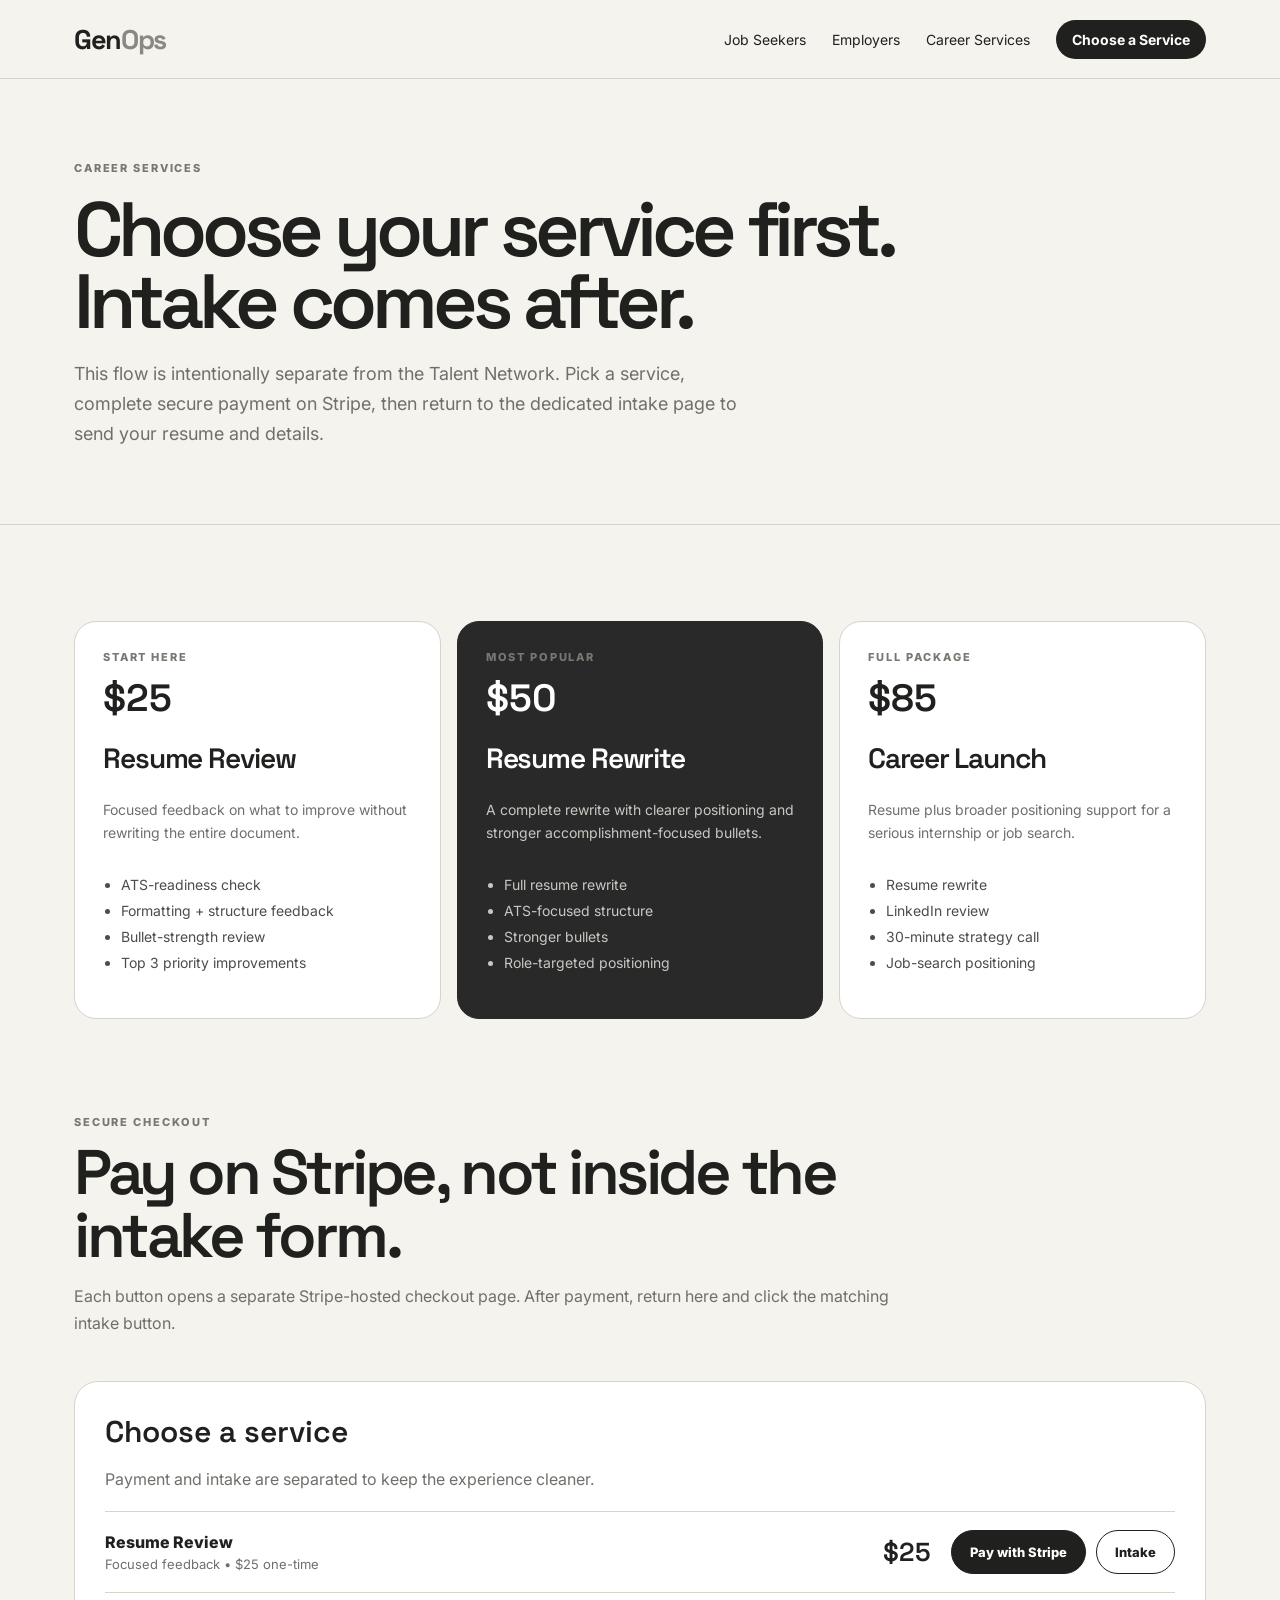
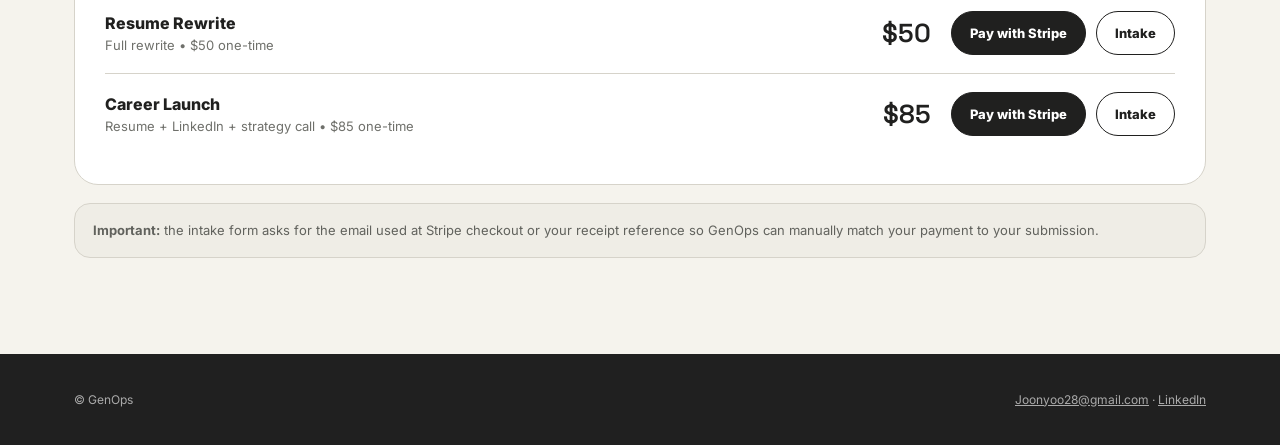
==== career-services.html @ 049bdbe4 "Add separate career services and Stripe checkout page" ====
<!doctype html><html lang="en"><head><meta charset="utf-8"><meta name="viewport" content="width=device-width,initial-scale=1"><title>GenOps Career Services</title><link rel="preconnect" href="https://fonts.googleapis.com"><link rel="preconnect" href="https://fonts.gstatic.com" crossorigin><link href="https://fonts.googleapis.com/css2?family=Inter:wght@400;500;600;700;800&family=Space+Grotesk:wght@500;600;700&display=swap" rel="stylesheet"><link rel="stylesheet" href="styles.css"></head><body><header class="site-header"><div class="shell header-inner"><a class="brand" href="index.html">Gen<span>Ops</span></a><button class="menu">Menu</button><nav class="nav"><a href="talent.html">Job Seekers</a><a href="employers.html">Employers</a><a href="career-services.html">Career Services</a><a class="nav-cta" href="#checkout">Choose a Service</a></nav></div></header><main><section class="page-hero"><div class="shell"><div class="eyebrow">Career services</div><h1>Choose your service first. Intake comes after.</h1><p>This flow is intentionally separate from the Talent Network. Pick a service, complete secure payment on Stripe, then return to the dedicated intake page to send your resume and details.</p></div></section><section class="section"><div class="shell"><div class="service-grid"><article class="service-card"><div class="eyebrow">Start here</div><div class="price">$25</div><h3>Resume Review</h3><p>Focused feedback on what to improve without rewriting the entire document.</p><ul><li>ATS-readiness check</li><li>Formatting + structure feedback</li><li>Bullet-strength review</li><li>Top 3 priority improvements</li></ul></article><article class="service-card featured"><div class="eyebrow">Most popular</div><div class="price">$50</div><h3>Resume Rewrite</h3><p>A complete rewrite with clearer positioning and stronger accomplishment-focused bullets.</p><ul><li>Full resume rewrite</li><li>ATS-focused structure</li><li>Stronger bullets</li><li>Role-targeted positioning</li></ul></article><article class="service-card"><div class="eyebrow">Full package</div><div class="price">$85</div><h3>Career Launch</h3><p>Resume plus broader positioning support for a serious internship or job search.</p><ul><li>Resume rewrite</li><li>LinkedIn review</li><li>30-minute strategy call</li><li>Job-search positioning</li></ul></article></div></div></section><section id="checkout" class="section" style="padding-top:0"><div class="shell"><div class="section-head"><div class="eyebrow">Secure checkout</div><h2>Pay on Stripe, not inside the intake form.</h2><p>Each button opens a separate Stripe-hosted checkout page. After payment, return here and click the matching intake button.</p></div><div class="checkout-panel"><h3>Choose a service</h3><p>Payment and intake are separated to keep the experience cleaner.</p><div class="checkout-row"><div><div class="checkout-name">Resume Review</div><div class="checkout-meta">Focused feedback • $25 one-time</div></div><div class="checkout-actions"><span class="checkout-price">$25</span><a class="btn" href="https://buy.stripe.com/6oU5kD8g434n1iv0Yn7ok00" target="_blank" rel="noopener">Pay with Stripe</a><a class="btn secondary" href="resume-intake.html?service=review">Intake</a></div></div><div class="checkout-row"><div><div class="checkout-name">Resume Rewrite</div><div class="checkout-meta">Full rewrite • $50 one-time</div></div><div class="checkout-actions"><span class="checkout-price">$50</span><a class="btn" href="https://buy.stripe.com/bJebJ18g448raT5ePd7ok01" target="_blank" rel="noopener">Pay with Stripe</a><a class="btn secondary" href="resume-intake.html?service=rewrite">Intake</a></div></div><div class="checkout-row"><div><div class="checkout-name">Career Launch</div><div class="checkout-meta">Resume + LinkedIn + strategy call • $85 one-time</div></div><div class="checkout-actions"><span class="checkout-price">$85</span><a class="btn" href="https://buy.stripe.com/4gM28r53SawPbX90Yn7ok02" target="_blank" rel="noopener">Pay with Stripe</a><a class="btn secondary" href="resume-intake.html?service=launch">Intake</a></div></div></div><div class="notice"><strong>Important:</strong> the intake form asks for the email used at Stripe checkout or your receipt reference so GenOps can manually match your payment to your submission.</div></div></section></main><footer class="footer"><div class="shell footer-inner"><div>© GenOps</div><div><a href="mailto:Joonyoo28@gmail.com">Joonyoo28@gmail.com</a> · <a href="https://www.linkedin.com/company/genops-recruiting/" target="_blank" rel="noopener">LinkedIn</a></div></div></footer><script src="script.js"></script></body></html>
---- styles.css ----
:root{--ink:#20201f;--dark:#292929;--paper:#f5f3ed;--white:#fff;--muted:#6f706b;--line:#d6d3ca;--soft:#e9e6de;--max:1180px;--radius:20px}*{box-sizing:border-box}html{scroll-behavior:smooth}body{margin:0;font-family:Inter,Arial,sans-serif;background:var(--paper);color:var(--ink)}a{color:inherit;text-decoration:none}button,input,select,textarea{font:inherit}.shell{max-width:var(--max);margin:auto;padding:0 24px}.site-header{position:sticky;top:0;z-index:50;background:rgba(245,243,237,.94);backdrop-filter:blur(14px);border-bottom:1px solid var(--line)}.header-inner{height:78px;display:flex;align-items:center;justify-content:space-between;gap:22px}.brand{font:700 27px 'Space Grotesk',sans-serif;letter-spacing:-.05em}.brand span{color:#898984}.nav{display:flex;align-items:center;gap:26px;font-size:14px}.nav a:hover{opacity:.62}.nav-cta{background:var(--ink);color:#fff;padding:11px 16px;border-radius:999px;font-weight:700}.menu{display:none;border:1px solid var(--line);background:#fff;border-radius:10px;padding:9px 12px}.hero{padding:95px 0 86px}.hero-grid{display:grid;grid-template-columns:1.08fr .92fr;gap:70px;align-items:center}.eyebrow{font-size:11px;letter-spacing:.17em;font-weight:800;color:#777872;text-transform:uppercase}.hero h1,.page-hero h1{font:600 clamp(56px,7vw,92px)/.94 'Space Grotesk',sans-serif;letter-spacing:-.065em;margin:18px 0 22px}.hero p,.page-hero p{font-size:18px;line-height:1.65;color:var(--muted);max-width:680px}.actions{display:flex;flex-wrap:wrap;gap:12px;margin-top:30px}.btn{display:inline-flex;justify-content:center;align-items:center;gap:8px;border:1px solid var(--ink);padding:13px 18px;border-radius:999px;font-weight:800;font-size:13px;background:var(--ink);color:#fff}.btn.secondary{background:transparent;color:var(--ink)}.btn.light{background:#fff;color:var(--ink);border-color:#fff}.visual{min-height:470px;background:var(--dark);border-radius:30px;position:relative;overflow:hidden}.visual:before,.visual:after{content:"";position:absolute;width:95px;height:95px}.visual:before{left:34px;bottom:34px;border-left:5px solid #fff;border-bottom:5px solid #fff}.visual:after{right:34px;top:34px;border-right:5px solid #fff;border-top:5px solid #fff}.visual-card{position:absolute;background:#353535;border:1px solid #515151;color:#fff;padding:19px 20px;border-radius:14px;width:190px}.visual-card b{display:block;font:600 25px 'Space Grotesk';margin:7px 0}.visual-card small,.visual-card span{color:#aaa}.vc1{top:88px;left:42px}.vc2{top:200px;right:35px}.vc3{bottom:48px;left:105px}.section{padding:96px 0}.section.dark{background:var(--dark);color:#fff}.section-head{max-width:820px;margin-bottom:44px}.section-head h2{font:600 clamp(40px,5vw,63px)/1 'Space Grotesk';letter-spacing:-.055em;margin:12px 0}.section-head p{color:var(--muted);line-height:1.7}.dark .section-head p{color:#b1b1ad}.path-grid,.service-grid,.employer-grid{display:grid;grid-template-columns:repeat(3,1fr);gap:16px}.path-card,.service-card{background:#fff;border:1px solid var(--line);border-radius:22px;padding:28px;min-height:310px;display:flex;flex-direction:column}.path-card .num{font:700 12px 'Space Grotesk';color:#8a8b85}.path-card h3,.service-card h3{font:600 28px 'Space Grotesk';letter-spacing:-.04em;margin:18px 0 9px}.path-card p,.service-card p{color:var(--muted);line-height:1.6;font-size:14px}.path-card a,.service-card a{margin-top:auto;font-weight:800;font-size:13px}.service-card.featured{background:var(--dark);color:#fff;border-color:var(--dark)}.service-card.featured p,.service-card.featured li{color:#c8c8c3}.price{font:600 38px 'Space Grotesk';margin-top:10px}.service-card ul{padding-left:18px;color:#4c4c48;line-height:1.85;font-size:14px}.employer-grid{background:#444;gap:1px}.employer-card{background:var(--dark);padding:30px;min-height:230px}.employer-card b{font:600 46px 'Space Grotesk';color:#666}.employer-card h3{font:600 24px 'Space Grotesk';margin:16px 0 8px}.employer-card p{color:#aaa;line-height:1.6;font-size:14px}.page-hero{padding:82px 0 58px;border-bottom:1px solid var(--line)}.page-hero h1{font-size:clamp(52px,6vw,78px);max-width:900px}.content-grid{display:grid;grid-template-columns:.72fr 1.28fr;gap:48px;align-items:start}.side-card{position:sticky;top:105px;background:var(--dark);color:#fff;border-radius:22px;padding:28px}.side-card h3{font:600 28px 'Space Grotesk';margin:0 0 10px}.side-card p{color:#c3c3bd;line-height:1.6}.steps{display:grid;gap:14px;margin-top:22px}.step{border-top:1px solid #515151;padding-top:14px;font-size:13px;color:#c9c9c4}.form-card{background:#fff;border:1px solid var(--line);border-radius:24px;padding:34px}.form-card h2{font:600 34px 'Space Grotesk';margin:0 0 8px}.form-card>p{color:var(--muted);line-height:1.6;margin-top:0}.form-grid{display:grid;grid-template-columns:1fr 1fr;gap:18px;margin-top:28px}.full{grid-column:1/-1}.field{display:grid;gap:7px}.field label{font-size:13px;font-weight:800}.field input,.field select,.field textarea{width:100%;border:1px solid #c9c7bf;border-radius:12px;background:#fff;padding:13px 14px}.field textarea{min-height:130px;resize:vertical}.hint{font-size:12px;color:#858680}.checkbox{display:flex;align-items:flex-start;gap:10px;font-size:13px;line-height:1.5}.checkbox input{margin-top:3px}.submit{border:0;border-radius:999px;background:var(--ink);color:#fff;padding:14px 19px;font-weight:800;cursor:pointer}.checkout-panel{background:#fff;border:1px solid var(--line);border-radius:24px;padding:30px;margin-bottom:18px}.checkout-panel h3{font:600 30px 'Space Grotesk';margin:0 0 8px}.checkout-panel p{color:var(--muted);line-height:1.6}.checkout-row{display:grid;grid-template-columns:1fr auto;gap:16px;align-items:center;padding:18px 0;border-top:1px solid var(--line)}.checkout-row:first-of-type{margin-top:18px}.checkout-name{font-weight:800}.checkout-meta{font-size:13px;color:var(--muted);margin-top:4px}.checkout-price{font:600 26px 'Space Grotesk';margin-right:10px}.checkout-actions{display:flex;align-items:center;gap:10px}.notice{background:#efede6;border:1px solid var(--line);border-radius:16px;padding:16px 18px;color:#61625d;font-size:13px;line-height:1.6}.footer{background:#202020;color:#aaa;padding:38px 0}.footer-inner{display:flex;justify-content:space-between;gap:22px;flex-wrap:wrap;font-size:12px}.footer a{text-decoration:underline}.pill-row{display:flex;flex-wrap:wrap;gap:8px;margin-top:20px}.pill{border:1px solid var(--line);border-radius:999px;padding:9px 12px;font-size:12px;background:#fff}@media(max-width:900px){.nav{display:none;position:absolute;left:0;right:0;top:78px;background:var(--paper);padding:22px 24px;flex-direction:column;align-items:flex-start;border-bottom:1px solid var(--line)}.nav.open{display:flex}.menu{display:block}.hero-grid,.content-grid{grid-template-columns:1fr}.visual{min-height:390px}.path-grid,.service-grid,.employer-grid{grid-template-columns:1fr}.side-card{position:static}.form-grid{grid-template-columns:1fr}.full{grid-column:auto}}@media(max-width:560px){.hero{padding-top:60px}.hero h1,.page-hero h1{font-size:52px}.section{padding:72px 0}.form-card,.checkout-panel{padding:22px}.checkout-row{grid-template-columns:1fr}.checkout-actions{justify-content:space-between;flex-wrap:wrap}.visual-card{width:155px}.vc1{left:18px}.vc2{right:18px}.vc3{left:55px}}
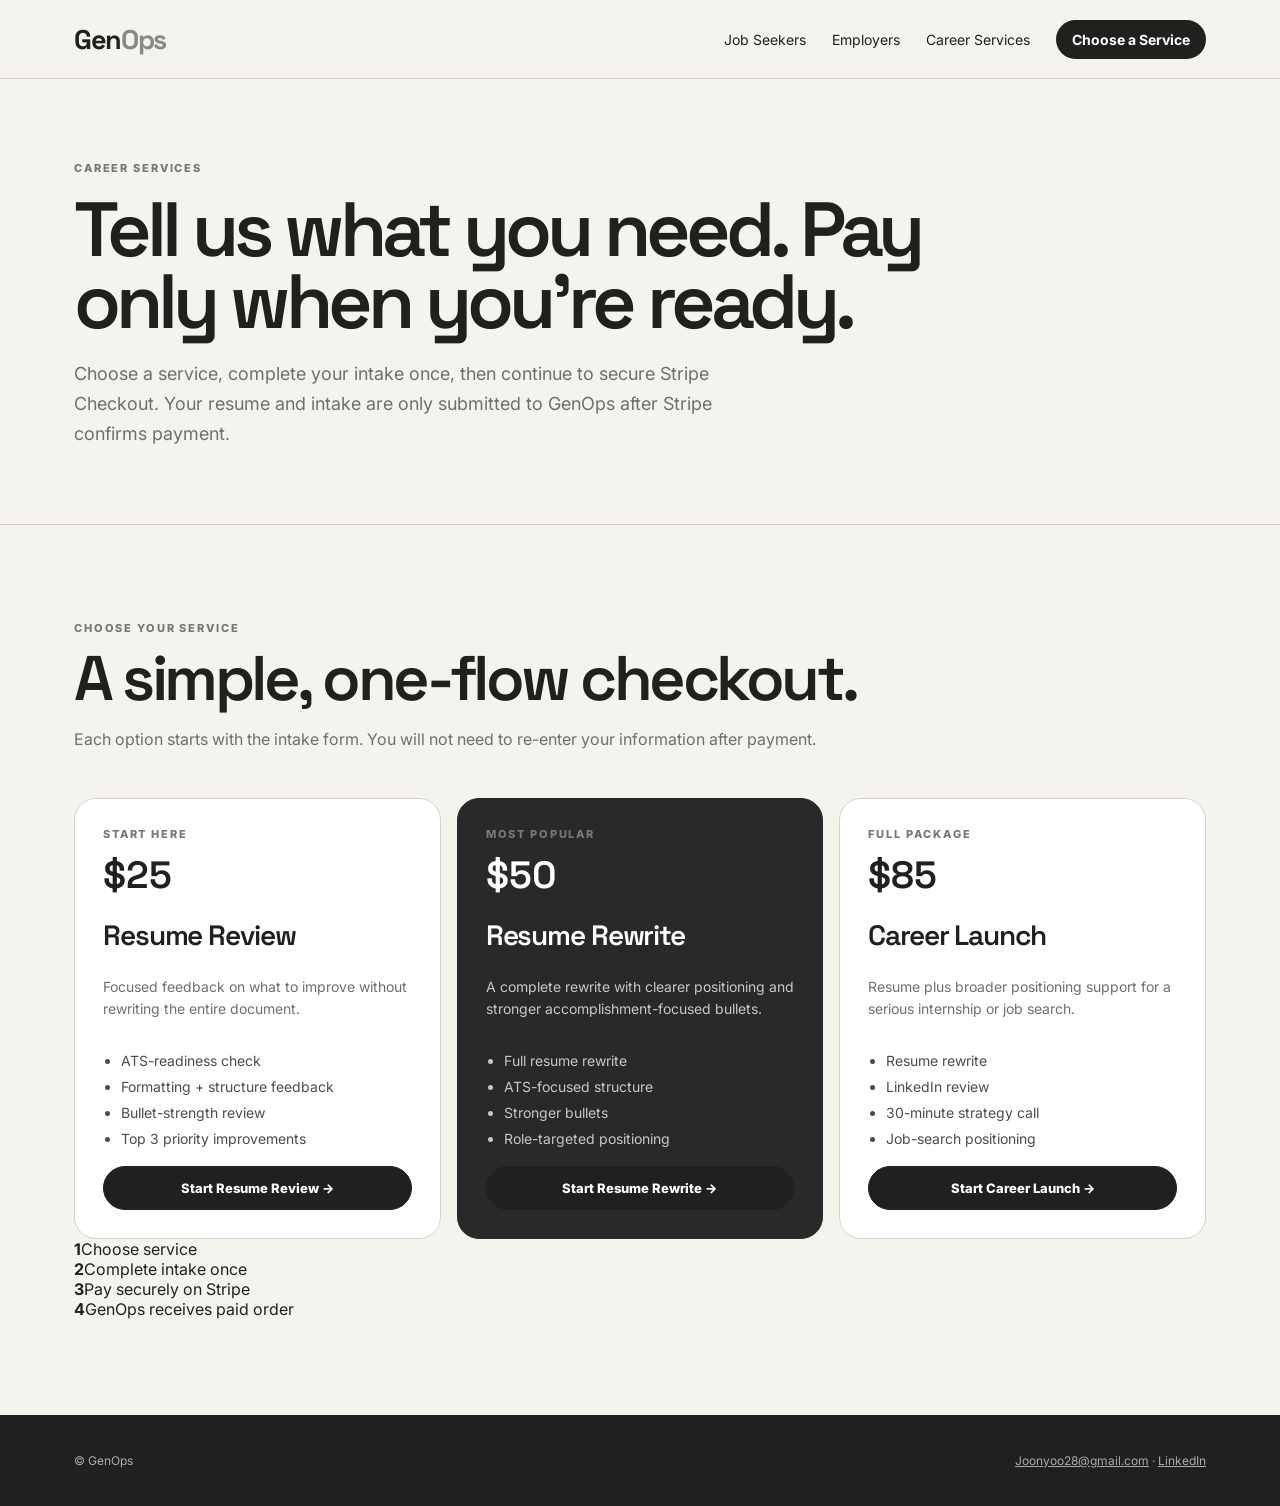
==== commit cc287a33: "Improve career services checkout flow" ====
--- a/career-services.html
+++ b/career-services.html
@@ -1 +1,9 @@
-<!doctype html><html lang="en"><head><meta charset="utf-8"><meta name="viewport" content="width=device-width,initial-scale=1"><title>GenOps Career Services</title><link rel="preconnect" href="https://fonts.googleapis.com"><link rel="preconnect" href="https://fonts.gstatic.com" crossorigin><link href="https://fonts.googleapis.com/css2?family=Inter:wght@400;500;600;700;800&family=Space+Grotesk:wght@500;600;700&display=swap" rel="stylesheet"><link rel="stylesheet" href="styles.css"></head><body><header class="site-header"><div class="shell header-inner"><a class="brand" href="index.html">Gen<span>Ops</span></a><button class="menu">Menu</button><nav class="nav"><a href="talent.html">Job Seekers</a><a href="employers.html">Employers</a><a href="career-services.html">Career Services</a><a class="nav-cta" href="#checkout">Choose a Service</a></nav></div></header><main><section class="page-hero"><div class="shell"><div class="eyebrow">Career services</div><h1>Choose your service first. Intake comes after.</h1><p>This flow is intentionally separate from the Talent Network. Pick a service, complete secure payment on Stripe, then return to the dedicated intake page to send your resume and details.</p></div></section><section class="section"><div class="shell"><div class="service-grid"><article class="service-card"><div class="eyebrow">Start here</div><div class="price">$25</div><h3>Resume Review</h3><p>Focused feedback on what to improve without rewriting the entire document.</p><ul><li>ATS-readiness check</li><li>Formatting + structure feedback</li><li>Bullet-strength review</li><li>Top 3 priority improvements</li></ul></article><article class="service-card featured"><div class="eyebrow">Most popular</div><div class="price">$50</div><h3>Resume Rewrite</h3><p>A complete rewrite with clearer positioning and stronger accomplishment-focused bullets.</p><ul><li>Full resume rewrite</li><li>ATS-focused structure</li><li>Stronger bullets</li><li>Role-targeted positioning</li></ul></article><article class="service-card"><div class="eyebrow">Full package</div><div class="price">$85</div><h3>Career Launch</h3><p>Resume plus broader positioning support for a serious internship or job search.</p><ul><li>Resume rewrite</li><li>LinkedIn review</li><li>30-minute strategy call</li><li>Job-search positioning</li></ul></article></div></div></section><section id="checkout" class="section" style="padding-top:0"><div class="shell"><div class="section-head"><div class="eyebrow">Secure checkout</div><h2>Pay on Stripe, not inside the intake form.</h2><p>Each button opens a separate Stripe-hosted checkout page. After payment, return here and click the matching intake button.</p></div><div class="checkout-panel"><h3>Choose a service</h3><p>Payment and intake are separated to keep the experience cleaner.</p><div class="checkout-row"><div><div class="checkout-name">Resume Review</div><div class="checkout-meta">Focused feedback • $25 one-time</div></div><div class="checkout-actions"><span class="checkout-price">$25</span><a class="btn" href="https://buy.stripe.com/6oU5kD8g434n1iv0Yn7ok00" target="_blank" rel="noopener">Pay with Stripe</a><a class="btn secondary" href="resume-intake.html?service=review">Intake</a></div></div><div class="checkout-row"><div><div class="checkout-name">Resume Rewrite</div><div class="checkout-meta">Full rewrite • $50 one-time</div></div><div class="checkout-actions"><span class="checkout-price">$50</span><a class="btn" href="https://buy.stripe.com/bJebJ18g448raT5ePd7ok01" target="_blank" rel="noopener">Pay with Stripe</a><a class="btn secondary" href="resume-intake.html?service=rewrite">Intake</a></div></div><div class="checkout-row"><div><div class="checkout-name">Career Launch</div><div class="checkout-meta">Resume + LinkedIn + strategy call • $85 one-time</div></div><div class="checkout-actions"><span class="checkout-price">$85</span><a class="btn" href="https://buy.stripe.com/4gM28r53SawPbX90Yn7ok02" target="_blank" rel="noopener">Pay with Stripe</a><a class="btn secondary" href="resume-intake.html?service=launch">Intake</a></div></div></div><div class="notice"><strong>Important:</strong> the intake form asks for the email used at Stripe checkout or your receipt reference so GenOps can manually match your payment to your submission.</div></div></section></main><footer class="footer"><div class="shell footer-inner"><div>© GenOps</div><div><a href="mailto:Joonyoo28@gmail.com">Joonyoo28@gmail.com</a> · <a href="https://www.linkedin.com/company/genops-recruiting/" target="_blank" rel="noopener">LinkedIn</a></div></div></footer><script src="script.js"></script></body></html>+<!doctype html><html lang="en"><head><meta charset="utf-8"><meta name="viewport" content="width=device-width,initial-scale=1"><title>GenOps Career Services</title><link rel="preconnect" href="https://fonts.googleapis.com"><link rel="preconnect" href="https://fonts.gstatic.com" crossorigin><link href="https://fonts.googleapis.com/css2?family=Inter:wght@400;500;600;700;800&family=Space+Grotesk:wght@500;600;700&display=swap" rel="stylesheet"><link rel="stylesheet" href="styles.css"></head><body>
+<header class="site-header"><div class="shell header-inner"><a class="brand" href="index.html">Gen<span>Ops</span></a><button class="menu">Menu</button><nav class="nav"><a href="talent.html">Job Seekers</a><a href="employers.html">Employers</a><a href="career-services.html">Career Services</a><a class="nav-cta" href="#services">Choose a Service</a></nav></div></header>
+<main><section class="page-hero"><div class="shell"><div class="eyebrow">Career services</div><h1>Tell us what you need. Pay only when you're ready.</h1><p>Choose a service, complete your intake once, then continue to secure Stripe Checkout. Your resume and intake are only submitted to GenOps after Stripe confirms payment.</p></div></section>
+<section id="services" class="section"><div class="shell"><div class="section-head"><div class="eyebrow">Choose your service</div><h2>A simple, one-flow checkout.</h2><p>Each option starts with the intake form. You will not need to re-enter your information after payment.</p></div><div class="service-grid">
+<article class="service-card"><div class="eyebrow">Start here</div><div class="price">$25</div><h3>Resume Review</h3><p>Focused feedback on what to improve without rewriting the entire document.</p><ul><li>ATS-readiness check</li><li>Formatting + structure feedback</li><li>Bullet-strength review</li><li>Top 3 priority improvements</li></ul><a class="btn service-start" href="resume-intake.html?service=review">Start Resume Review →</a></article>
+<article class="service-card featured"><div class="eyebrow">Most popular</div><div class="price">$50</div><h3>Resume Rewrite</h3><p>A complete rewrite with clearer positioning and stronger accomplishment-focused bullets.</p><ul><li>Full resume rewrite</li><li>ATS-focused structure</li><li>Stronger bullets</li><li>Role-targeted positioning</li></ul><a class="btn service-start" href="resume-intake.html?service=rewrite">Start Resume Rewrite →</a></article>
+<article class="service-card"><div class="eyebrow">Full package</div><div class="price">$85</div><h3>Career Launch</h3><p>Resume plus broader positioning support for a serious internship or job search.</p><ul><li>Resume rewrite</li><li>LinkedIn review</li><li>30-minute strategy call</li><li>Job-search positioning</li></ul><a class="btn service-start" href="resume-intake.html?service=launch">Start Career Launch →</a></article>
+</div><div class="flow-strip"><div><strong>1</strong><span>Choose service</span></div><div><strong>2</strong><span>Complete intake once</span></div><div><strong>3</strong><span>Pay securely on Stripe</span></div><div><strong>4</strong><span>GenOps receives paid order</span></div></div></div></section></main>
+<footer class="footer"><div class="shell footer-inner"><div>© GenOps</div><div><a href="mailto:Joonyoo28@gmail.com">Joonyoo28@gmail.com</a> · <a href="https://www.linkedin.com/company/genops-recruiting/" target="_blank" rel="noopener">LinkedIn</a></div></div></footer><script src="script.js"></script></body></html>
